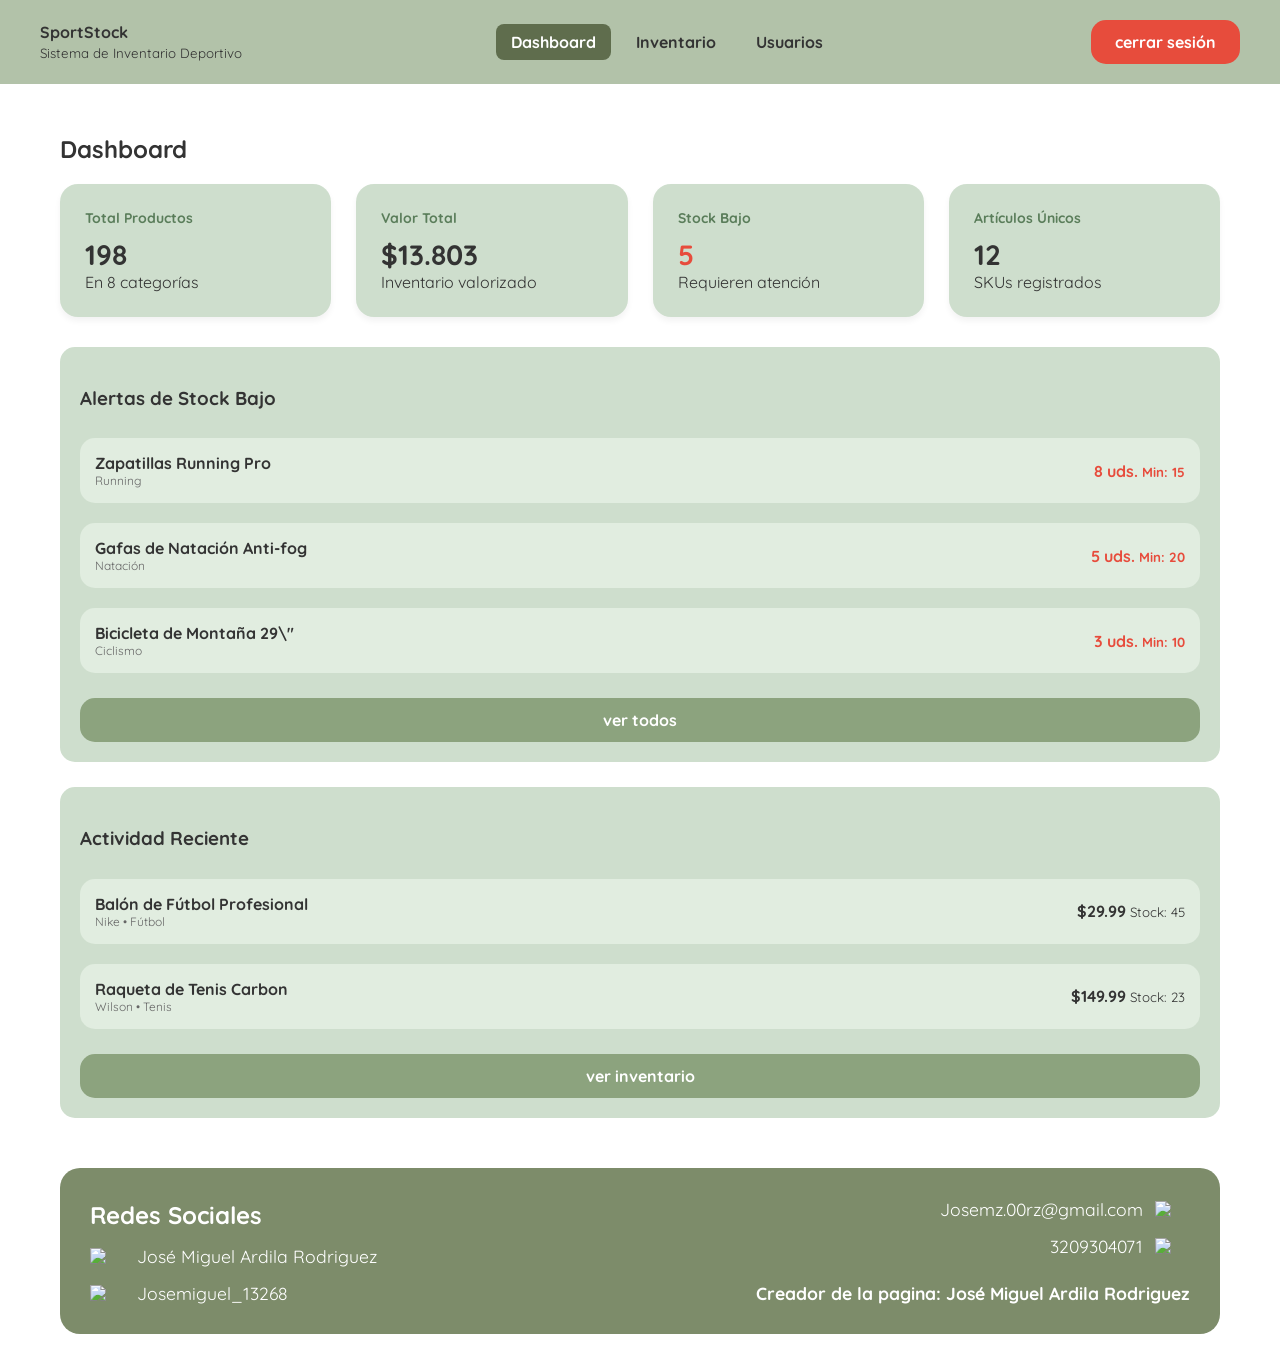
==== dashboard.html @ d4658751 "Add files via upload" ====
<!DOCTYPE html>
<html lang="es">
<head>
    <link rel="icon" href="logo.jpg" type="image/jpeg">
    <meta charset="UTF-8">
    <meta name="viewport" content="width=device-width, initial-scale=1.0">
    <title>SportStock - Panel de Control</title>
    <link rel="stylesheet" href="style.css">
    <link href="https://fonts.googleapis.com/css2?family=Quicksand:wght@400;700&display=swap" rel="stylesheet">

</head>
<body>

    <input type="radio" name="sections" id="t-dash" checked style="display:none;">
    <input type="radio" name="sections" id="t-inv" style="display:none;">
    <input type="radio" name="sections" id="t-usr" style="display:none;">

    <input type="checkbox" id="modal-product-toggle" style="display:none;">
    <input type="checkbox" id="modal-user-toggle" style="display:none;">

    <!-- MODAL PRODUCTO -->
    <div id="modalProduct" class="modal-overlay">
        <div class="modal-content">
            <h2 style="color: var(--dark-green)">Nuevo Producto</h2>
            <input type="text" placeholder="Nombre del producto">
            <input type="text" placeholder="Marca (Nike, Adidas, etc.)">
            <input type="number" placeholder="Precio ($)">
            <input type="number" placeholder="Cantidad">

            <select>
                <option>Fútbol</option>
                <option>Running</option>
                <option>Tenis</option>
                <option>Natación</option>
            </select>

            <div style="display:flex; gap:10px; margin-top:15px;">
                <button class="btn-action btn-add" style="flex:1">Guardar</button>
                <label for="modal-product-toggle" class="btn-action btn-del" style="flex:1">Cancelar</label>
            </div>
        </div>
    </div>

    <!-- MODAL USUARIO -->
    <div id="modalUser" class="modal-overlay">
        <div class="modal-content">
            <h2 style="color: var(--dark-green)">Registrar Usuario</h2>
            <input type="text" placeholder="Nombre completo">
            <input type="email" placeholder="usuario@ejemplo.com">

            <select>
                <option>Empleado</option>
                <option>Administrador</option>
            </select>

            <div style="display:flex; gap:10px; margin-top:15px;">
                <button class="btn-action btn-add" style="flex:1">Registrar</button>
                <label for="modal-user-toggle" class="btn-action btn-del" style="flex:1">Cancelar</label>
            </div>
        </div>
    </div>

    <nav>
        <div><strong>SportStock</strong><br><small>Sistema de Inventario Deportivo</small></div>
        <div class="nav-links">
            <label for="t-dash">Dashboard</label>
            <label for="t-inv">Inventario</label>
            <label for="t-usr">Usuarios</label>
        </div>
        <a href="index.html" class="btn-action btn-del" style="text-decoration:none; display:inline-block;">cerrar sesión</a>
    </nav>

    <div class="container">

        <!-- DASHBOARD COMPLETO RESTAURADO -->
        <div id="dash" class="tab-content">
            <h2>Dashboard</h2>

            <div class="stats-grid">
                <div class="stat-card"><h4>Total Productos</h4><strong>198</strong><span>En 8 categorías</span></div>
                <div class="stat-card"><h4>Valor Total</h4><strong>$13.803</strong><span>Inventario valorizado</span></div>
                <div class="stat-card"><h4>Stock Bajo</h4><strong style="color:var(--text-red)">5</strong><span>Requieren atención</span></div>
                <div class="stat-card"><h4>Artículos Únicos</h4><strong>12</strong><span>SKUs registrados</span></div>
            </div>

            <div class="list-section">
                <h3>Alertas de Stock Bajo</h3>
                <div class="list-item">
                    <div class="info"><strong>Zapatillas Running Pro</strong><span>Running</span></div>
                    <div style="color: var(--text-red); font-weight:bold;">8 uds. <small>Min: 15</small></div>
                </div>
                <div class="list-item">
                    <div class="info"><strong>Gafas de Natación Anti-fog</strong><span>Natación</span></div>
                    <div style="color: var(--text-red); font-weight:bold;">5 uds. <small>Min: 20</small></div>
                </div>
                <div class="list-item">
                    <div class="info"><strong>Bicicleta de Montaña 29\"</strong><span>Ciclismo</span></div>
                    <div style="color: var(--text-red); font-weight:bold;">3 uds. <small>Min: 10</small></div>
                </div>
                <label for="t-inv" class="btn-action btn-view-all" style="text-align:center; display:block;">ver todos</label>
            </div>

            <div class="list-section">
                <h3>Actividad Reciente</h3>
                <div class="list-item">
                    <div class="info"><strong>Balón de Fútbol Profesional</strong><span>Nike • Fútbol</span></div>
                    <div><strong>$29.99</strong> <small>Stock: 45</small></div>
                </div>
                <div class="list-item">
                    <div class="info"><strong>Raqueta de Tenis Carbon</strong><span>Wilson • Tenis</span></div>
                    <div><strong>$149.99</strong> <small>Stock: 23</small></div>
                </div>
                <label for="t-inv" class="btn-action btn-view-all" style="text-align:center; display:block;">ver inventario</label>
            </div>
        </div>

        <!-- INVENTARIO COMPLETO RESTAURADO -->
        <div id="inv" class="tab-content">
            <div style="display:flex; justify-content:space-between; align-items:center;">
                <h2>Inventario</h2>
                <label for="modal-product-toggle" class="btn-action btn-add">+ agrega producto</label>
            </div>

            <table>
                <thead>
                    <tr><th>Producto</th><th>Marca</th><th>Precio</th><th>Stock</th><th>Acción</th></tr>
                </thead>
                <tbody>
                    <tr><td>Balón de Fútbol</td><td>Nike</td><td>$29.99</td><td>45</td><td><button class="btn-del btn-action">Eliminar</button></td></tr>
                </tbody>
            </table>
        </div>

        <!-- USUARIOS COMPLETO RESTAURADO -->
        <div id="usr" class="tab-content">
            <div style="display:flex; justify-content:space-between; align-items:center;">
                <h2>Gestión de Usuarios</h2>
                <label for="modal-user-toggle" class="btn-action btn-add">+ agrega usuario</label>
            </div>

            <table>
                <thead><tr><th>Usuario</th><th>Correo</th><th>Rol</th><th>Acción</th></tr></thead>
                <tbody>
                    <tr><td>José Miguel Ardila</td><td>jose@mail.com</td><td>Admin</td><td>-</td></tr>
                </tbody>
            </table>
        </div>

        <!-- REDES SOCIALES RESTAURADAS -->
        <div style="background-color: #7d8c6a; color: white; padding: 30px; border-radius: 20px; margin-top: 50px; display: flex; justify-content: space-between; align-items: flex-end;">
            <div style="display: flex; flex-direction: column; gap: 15px;">
                <h3 style="margin: 0; font-size: 1.5rem;">Redes Sociales</h3>
                <div style="display: flex; align-items: center; gap: 12px;">
                    <img src="https://upload.wikimedia.org/wikipedia/commons/b/b8/2021_Facebook_icon.svg" width="35">
                    <span style="font-size: 1.1rem;">José Miguel Ardila Rodriguez</span>
                </div>
                <div style="display: flex; align-items: center; gap: 12px;">
                    <img src="https://upload.wikimedia.org/wikipedia/commons/9/95/Instagram_logo_2022.svg" width="35">
                    <span style="font-size: 1.1rem;">Josemiguel_13268</span>
                </div>
            </div>

            <div style="display: flex; flex-direction: column; gap: 15px; text-align: right;">
                <div style="display: flex; align-items: center; gap: 12px; justify-content: flex-end;">
                    <span style="font-size: 1.1rem;">Josemz.00rz@gmail.com</span>
                    <img src="https://upload.wikimedia.org/wikipedia/commons/7/7e/Gmail_icon_%282020%29.svg" width="35">
                </div>
                <div style="display: flex; align-items: center; gap: 12px; justify-content: flex-end;">
                    <span style="font-size: 1.1rem;">3209304071</span>
                    <img src="https://upload.wikimedia.org/wikipedia/commons/6/6b/WhatsApp.svg" width="35">
                </div>
                <p style="margin: 10px 0 0 0; font-weight: bold; font-size: 1.1rem;">Creador de la pagina: José Miguel Ardila Rodriguez</p>
            </div>
        </div>

    </div>

</body>
</html>
---- style.css ----
:root {
    --primary-green: #8ca37e;
    --light-green: #cedecd;
    --header-bg: #b2c2a9;
    --dark-green: #5a7d5a;
    --accent-orange: #f8c291;
    --search-bg: #c5bfa1;
    --white: #ffffff;
    --text-red: #e74c3c;
}

body { 
    font-family: 'Quicksand', sans-serif; 
    margin: 0; 
    background: var(--white); 
    color: #333; 
}

/* --- NAVEGACIÓN --- */
nav { 
    background: var(--header-bg); 
    padding: 20px 40px; 
    display: flex; 
    justify-content: space-between; 
    align-items: center; 
}

.nav-links {
    display: flex;
    gap: 10px;
}

/* Estilo para los botones/labels de navegación */
.nav-links button, .nav-links label { 
    background: transparent; 
    border: none; 
    padding: 12px 25px; 
    font-weight: bold; 
    cursor: pointer; 
    border-radius: 12px; 
    font-size: 16px; 
    transition: 0.3s;
    display: inline-block;
}

/* Estado activo para la navegación sin scripts */
#t-dash:checked ~ nav label[for="t-dash"],
#t-inv:checked ~ nav label[for="t-inv"],
#t-usr:checked ~ nav label[for="t-usr"] {
    background: var(--dark-green);
    color: white;
}

/* --- CONTENEDOR --- */
.container { padding: 30px 60px; }

/* --- GRID DE ESTADÍSTICAS --- */
.stats-grid { 
    display: grid; 
    grid-template-columns: repeat(4, 1fr); 
    gap: 25px; 
    margin-bottom: 30px; 
}

.stat-card { 
    background: var(--light-green); 
    padding: 25px; 
    border-radius: 18px; 
    box-shadow: 0 4px 6px rgba(0,0,0,0.05); 
}

.stat-card h4 { margin: 0; color: var(--dark-green); font-size: 14px; }
.stat-card strong { display: block; font-size: 28px; margin-top: 10px; }

/* --- SECCIONES DE LISTADO (DASHBOARD) --- */
.list-section {
    background: var(--light-green);
    border-radius: 15px;
    padding: 20px;
    margin-bottom: 25px;
    display: flex;          
    flex-direction: column; 
}

.list-item { 
    background: #e1ede0; 
    margin: 10px 0; 
    padding: 15px; 
    border-radius: 15px; 
    display: flex; 
    justify-content: space-between; 
    align-items: center; 
}

.list-item .info span { display: block; font-size: 12px; color: #666; }

/* --- BOTONES Y TABLAS --- */
.btn-action { 
    padding: 12px 24px; 
    border-radius: 15px; 
    border: none; 
    cursor: pointer; 
    font-weight: bold; 
    transition: 0.3s; 
}

.btn-add { background: var(--dark-green); color: white; }
.btn-del { background: var(--text-red); color: white; }

.btn-view-all {
    background: var(--primary-green);
    color: white;
    width: 100%; 
    margin-top: 15px;      
    box-sizing: border-box; /* Evita que el botón se salga del cuadro verde */
    display: block;        
    text-align: center;
    text-decoration: none;
}

table { width: 100%; border-collapse: separate; border-spacing: 0 8px; }
th { background: var(--accent-orange); padding: 15px; text-align: left; border-radius: 10px 10px 0 0; }
td { background: var(--light-green); padding: 15px; border-bottom: 1px solid white; }

/* --- MODALES --- */
.modal-overlay { 
    position: fixed; top: 0; left: 0; width: 100%; height: 100%; 
    background: rgba(0,0,0,0.5); display: none; 
    justify-content: center; align-items: center; z-index: 2000; 
}

.modal-content { 
    background: var(--white); border: 3px solid var(--primary-green); 
    padding: 30px; border-radius: 25px; width: 400px; text-align: center; 
}

.modal-content input, .modal-content select { 
    width: 100%; padding: 12px; margin: 8px 0; 
    border-radius: 12px; border: none; background: var(--light-green); 
    box-sizing: border-box;
}

/* --- RESPONSIVE (MÓVILES) --- */
@media (max-width: 768px) {
    nav {
        flex-direction: column;
        padding: 20px;
        gap: 20px;
        text-align: center;
    }

    .container { padding: 20px; }

    .stats-grid {
        grid-template-columns: repeat(2, 1fr); /* 2 columnas en tablets */
        gap: 15px;
    }
}

@media (max-width: 480px) {
    .stats-grid {
        grid-template-columns: 1fr; /* 1 columna en celulares */
    }

    .nav-links {
        flex-direction: column;
        width: 100%;
    }

    .nav-links label, .nav-links button {
        width: 100%;
        box-sizing: border-box;
    }
}

.tab-content { display: none; }
        
        #t-dash:checked ~ .container #dash,
        #t-inv:checked ~ .container #inv,
        #t-usr:checked ~ .container #usr { 
            display: block; 
        }

        .nav-links label {
            padding: 8px 15px;
            border-radius: 8px;
            cursor: pointer;
            transition: 0.3s;
            display: inline-block;
        }

        #t-dash:checked ~ nav label[for="t-dash"],
        #t-inv:checked ~ nav label[for="t-inv"],
        #t-usr:checked ~ nav label[for="t-usr"] {
            background-color: #5f6d4d;
            color: white;
        }

        .modal-overlay {
            display: none;
        }

        #modal-product-toggle:checked ~ #modalProduct {
            display: flex;
        }

        #modal-user-toggle:checked ~ #modalUser {
            display: flex;
        }
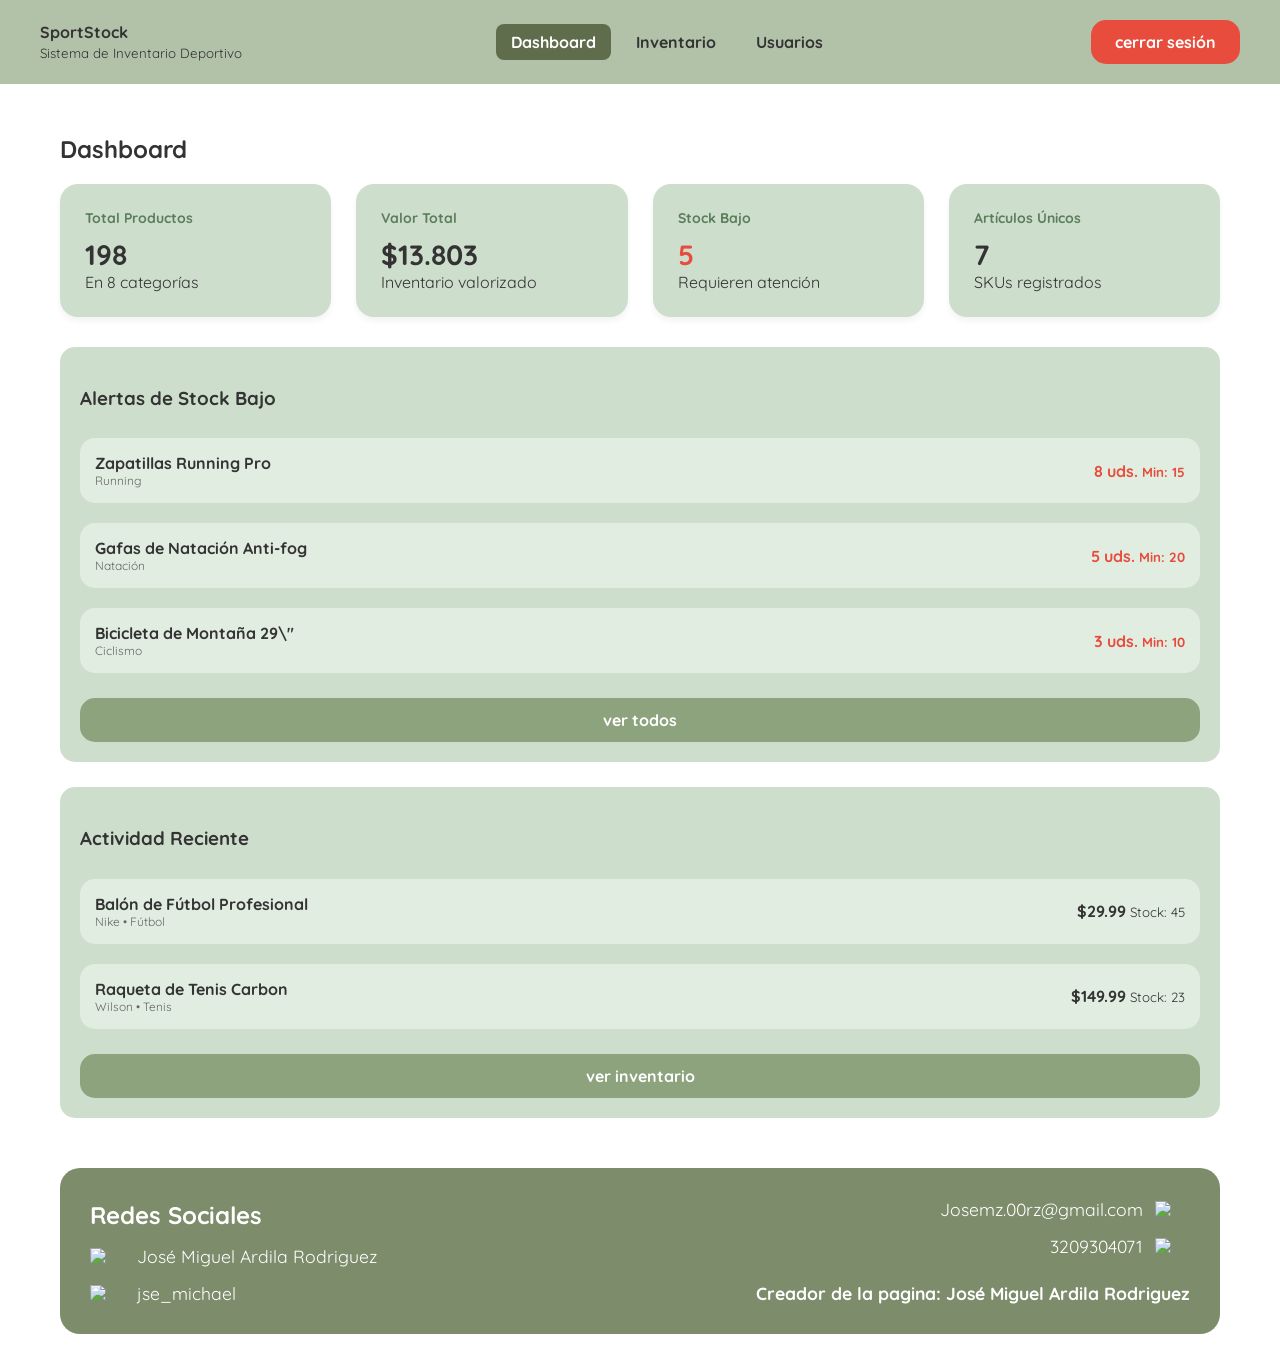
==== commit 435e70f9: "Add files via upload" ====
--- a/dashboard.html
+++ b/dashboard.html
@@ -29,7 +29,7 @@
 
             <select>
                 <option>Fútbol</option>
-                <option>Running</option>
+                <option>Running</option>zp
                 <option>Tenis</option>
                 <option>Natación</option>
             </select>
@@ -80,7 +80,7 @@
                 <div class="stat-card"><h4>Total Productos</h4><strong>198</strong><span>En 8 categorías</span></div>
                 <div class="stat-card"><h4>Valor Total</h4><strong>$13.803</strong><span>Inventario valorizado</span></div>
                 <div class="stat-card"><h4>Stock Bajo</h4><strong style="color:var(--text-red)">5</strong><span>Requieren atención</span></div>
-                <div class="stat-card"><h4>Artículos Únicos</h4><strong>12</strong><span>SKUs registrados</span></div>
+                <div class="stat-card"><h4>Artículos Únicos</h4><strong>7</strong><span>SKUs registrados</span></div>
             </div>
 
             <div class="list-section">
@@ -114,7 +114,7 @@
             </div>
         </div>
 
-        <!-- INVENTARIO COMPLETO RESTAURADO -->
+        <!-- INVENTARIO -->
         <div id="inv" class="tab-content">
             <div style="display:flex; justify-content:space-between; align-items:center;">
                 <h2>Inventario</h2>
@@ -131,7 +131,7 @@
             </table>
         </div>
 
-        <!-- USUARIOS COMPLETO RESTAURADO -->
+        <!-- USUARIOS  -->
         <div id="usr" class="tab-content">
             <div style="display:flex; justify-content:space-between; align-items:center;">
                 <h2>Gestión de Usuarios</h2>
@@ -141,7 +141,7 @@
             <table>
                 <thead><tr><th>Usuario</th><th>Correo</th><th>Rol</th><th>Acción</th></tr></thead>
                 <tbody>
-                    <tr><td>José Miguel Ardila</td><td>jose@mail.com</td><td>Admin</td><td>-</td></tr>
+                    <tr><td>José Miguel Ardila</td><td>jose@mail.com</td><td>Admin</td><td><button class="btn-del btn-action">Eliminar</button></td></tr>
                 </tbody>
             </table>
         </div>
@@ -150,20 +150,65 @@
         <div style="background-color: #7d8c6a; color: white; padding: 30px; border-radius: 20px; margin-top: 50px; display: flex; justify-content: space-between; align-items: flex-end;">
             <div style="display: flex; flex-direction: column; gap: 15px;">
                 <h3 style="margin: 0; font-size: 1.5rem;">Redes Sociales</h3>
+                 <a href="https://www.facebook.com/share/1Dm3gCLuyo/"
+                   target="_blank"
+                   style="display:flex;
+                   align-items:center;
+                   gap:12px;
+                   text-decoration:none;
+                   color:white;
+                   cursor:pointer !important;">
+
+                    <img src="https://upload.wikimedia.org/wikipedia/commons/b/b8/2021_Facebook_icon.svg"
+                      width="35"
+                      style="cursor:pointer !important;">
+
+                    <span style="font-size:1.1rem; cursor:pointer !important;">
+                       José Miguel Ardila Rodriguez
+                    </span>
+
+                </a>
+
                 <div style="display: flex; align-items: center; gap: 12px;">
-                    <img src="https://upload.wikimedia.org/wikipedia/commons/b/b8/2021_Facebook_icon.svg" width="35">
-                    <span style="font-size: 1.1rem;">José Miguel Ardila Rodriguez</span>
-                </div>
-                <div style="display: flex; align-items: center; gap: 12px;">
-                    <img src="https://upload.wikimedia.org/wikipedia/commons/9/95/Instagram_logo_2022.svg" width="35">
-                    <span style="font-size: 1.1rem;">Josemiguel_13268</span>
+                    <a href="https://www.instagram.com/jse_michael?igsh=MW4xb3FnMnZ1emt4Ng=="
+                        target="_blank"
+                        style="display:flex;
+                        align-items:center;
+                        gap:12px;
+                        text-decoration:none;
+                        color:white;
+                        cursor:pointer !important;">
+                          <img src="https://upload.wikimedia.org/wikipedia/commons/9/95/Instagram_logo_2022.svg"
+                          width="35"
+                          style="cursor:pointer !important;">
+                           <span style="font-size:1.1rem; cursor:pointer !important;">
+                           jse_michael
+                            </span>
+                    </a> 
                 </div>
             </div>
 
             <div style="display: flex; flex-direction: column; gap: 15px; text-align: right;">
                 <div style="display: flex; align-items: center; gap: 12px; justify-content: flex-end;">
-                    <span style="font-size: 1.1rem;">Josemz.00rz@gmail.com</span>
-                    <img src="https://upload.wikimedia.org/wikipedia/commons/7/7e/Gmail_icon_%282020%29.svg" width="35">
+                    <a href="https://mail.google.com/mail/?view=cm&fs=1&to=Josemz.00rz@gmail.com"
+                      target="_blank"
+                      style="display:flex;
+                      align-items:center;
+                      gap:12px;
+                      justify-content:flex-end;
+                      text-decoration:none;
+                      color:white;
+                      cursor:pointer !important;">
+                      
+                        <span style="font-size:1.1rem; cursor:pointer !important;">
+                           Josemz.00rz@gmail.com
+                        </span>
+
+                        <img src="https://upload.wikimedia.org/wikipedia/commons/7/7e/Gmail_icon_%282020%29.svg"
+                            width="35"
+                            style="cursor:pointer !important;">
+                    </a>
+                    
                 </div>
                 <div style="display: flex; align-items: center; gap: 12px; justify-content: flex-end;">
                     <span style="font-size: 1.1rem;">3209304071</span>
@@ -175,5 +220,35 @@
 
     </div>
 
+    <script>
+    // 1. Función para obtener productos de la API de Java
+    async function cargarProductos() {
+        try {
+            // Esta URL debe ser la que usas en IntelliJ (normalmente puerto 8080)
+            const respuesta = await fetch('http://localhost:8080/api/productos');
+            const productos = await respuesta.json();
+
+            const tabla = document.getElementById('tabla-inventario');
+            if(tabla) {
+                tabla.innerHTML = ""; // Limpiar tabla
+                productos.forEach(prod => {
+                    tabla.innerHTML += `
+                        <tr>
+                            <td>${prod.id}</td>
+                            <td>${prod.nombre}</td>
+                            <td>${prod.stock}</td>
+                        </tr>
+                    `;
+                });
+            }
+        } catch (error) {
+            console.error("No se pudo conectar con la API de Java:", error);
+        }
+    }
+
+    // Ejecutar la función cuando abra el dashboard
+    document.addEventListener("DOMContentLoaded", cargarProductos);
+</script>
+
 </body>
 </html>
--- a/style.css
+++ b/style.css
@@ -10,6 +10,8 @@
 }
 
 body { 
+ 
+    
     font-family: 'Quicksand', sans-serif; 
     margin: 0; 
     background: var(--white); 
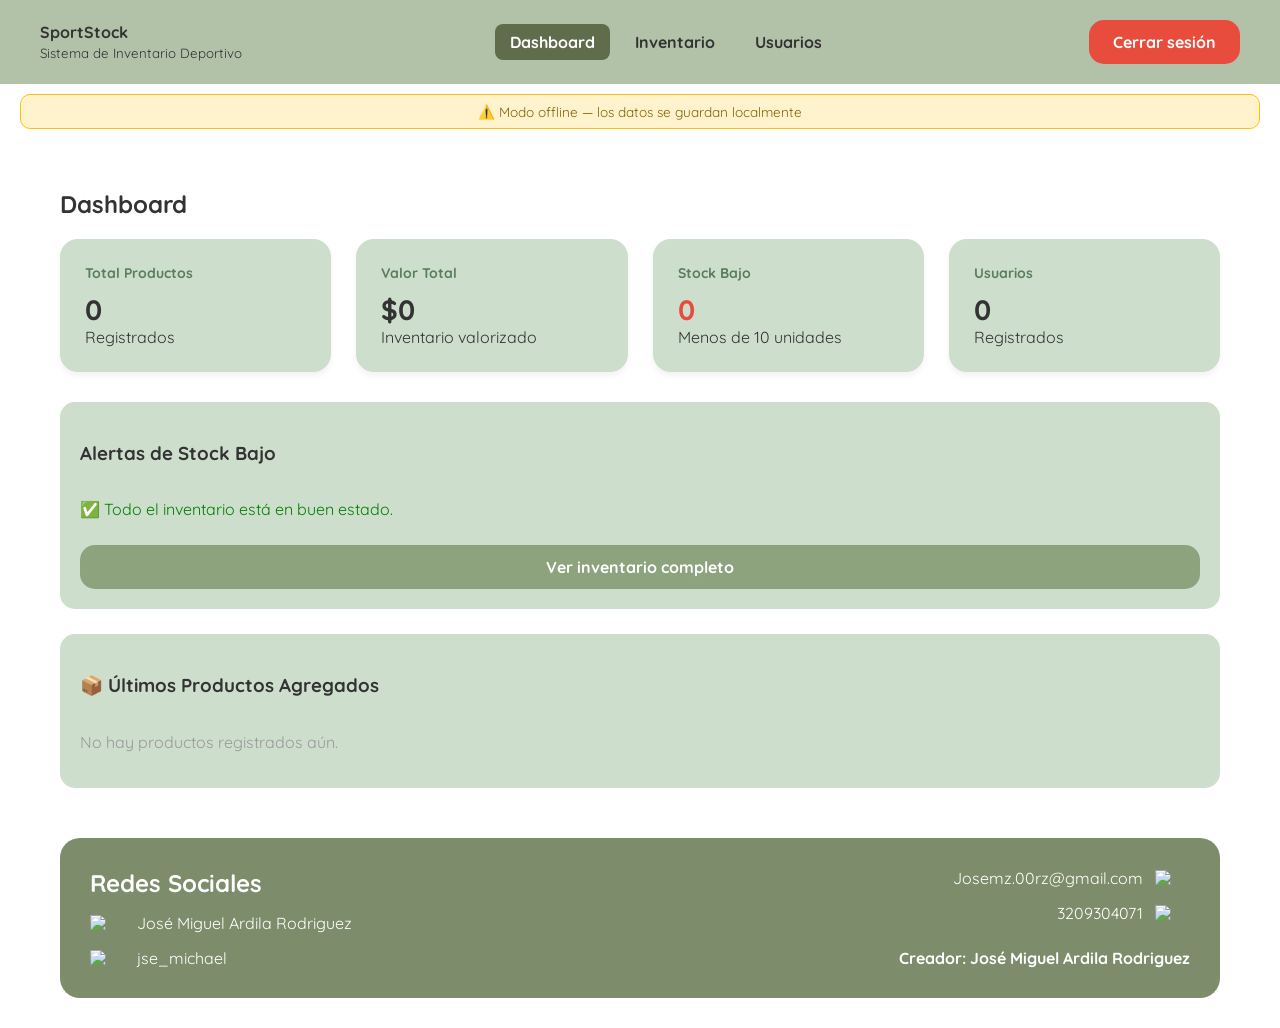
==== commit d3a70f8d: "Add files via upload" ====
--- a/dashboard.html
+++ b/dashboard.html
@@ -7,248 +7,237 @@
     <title>SportStock - Panel de Control</title>
     <link rel="stylesheet" href="style.css">
     <link href="https://fonts.googleapis.com/css2?family=Quicksand:wght@400;700&display=swap" rel="stylesheet">
-
+    <style>
+        .tab-content { display: none; }
+        #t-dash:checked ~ .container #dash,
+        #t-inv:checked  ~ .container #inv,
+        #t-usr:checked  ~ .container #usr { display: block; }
+
+        #t-dash:checked ~ nav label[for="t-dash"],
+        #t-inv:checked  ~ nav label[for="t-inv"],
+        #t-usr:checked  ~ nav label[for="t-usr"] {
+            background-color: #5f6d4d;
+            color: white;
+        }
+
+        .modal-overlay { display: none; }
+        #modal-product-toggle:checked ~ #modalProduct { display: flex; }
+        #modal-user-toggle:checked   ~ #modalUser    { display: flex; }
+
+        .modal-overlay {
+            position: fixed; top:0; left:0; width:100%; height:100%;
+            background: rgba(0,0,0,0.5);
+            justify-content: center; align-items: center; z-index: 2000;
+        }
+        .modal-content {
+            background: white; border: 3px solid var(--primary-green);
+            padding: 30px; border-radius: 25px; width: 400px; text-align: center;
+        }
+        .modal-content input, .modal-content select {
+            width: 100%; padding: 12px; margin: 8px 0;
+            border-radius: 12px; border: none; background: var(--light-green);
+            box-sizing: border-box; font-family: 'Quicksand', sans-serif;
+        }
+        .edit-btn { background: var(--dark-green); color: white; }
+
+        .modal-js {
+            display: none; position: fixed; top:0; left:0; width:100%; height:100%;
+            background: rgba(0,0,0,0.5);
+            justify-content: center; align-items: center; z-index: 3000;
+        }
+        .modal-js.abierto { display: flex; }
+
+        /* Banner de modo offline */
+        #api-banner {
+            display: none;
+            background: #fff3cd; color: #856404;
+            border: 1px solid #ffc107;
+            padding: 8px 16px; border-radius: 10px;
+            margin: 10px 20px; font-size: 0.85rem;
+            text-align: center;
+        }
+        #api-banner.show { display: block; }
+        #api-banner.conectado { background: #d4edda; color: #155724; border-color: #28a745; }
+    </style>
 </head>
 <body>
 
-    <input type="radio" name="sections" id="t-dash" checked style="display:none;">
-    <input type="radio" name="sections" id="t-inv" style="display:none;">
-    <input type="radio" name="sections" id="t-usr" style="display:none;">
-
-    <input type="checkbox" id="modal-product-toggle" style="display:none;">
-    <input type="checkbox" id="modal-user-toggle" style="display:none;">
-
-    <!-- MODAL PRODUCTO -->
-    <div id="modalProduct" class="modal-overlay">
-        <div class="modal-content">
-            <h2 style="color: var(--dark-green)">Nuevo Producto</h2>
-            <input type="text" placeholder="Nombre del producto">
-            <input type="text" placeholder="Marca (Nike, Adidas, etc.)">
-            <input type="number" placeholder="Precio ($)">
-            <input type="number" placeholder="Cantidad">
-
-            <select>
-                <option>Fútbol</option>
-                <option>Running</option>zp
-                <option>Tenis</option>
-                <option>Natación</option>
-            </select>
-
-            <div style="display:flex; gap:10px; margin-top:15px;">
-                <button class="btn-action btn-add" style="flex:1">Guardar</button>
-                <label for="modal-product-toggle" class="btn-action btn-del" style="flex:1">Cancelar</label>
+<input type="radio" name="sections" id="t-dash" checked style="display:none;">
+<input type="radio" name="sections" id="t-inv"  style="display:none;">
+<input type="radio" name="sections" id="t-usr"  style="display:none;">
+<input type="checkbox" id="modal-product-toggle" style="display:none;">
+<input type="checkbox" id="modal-user-toggle"    style="display:none;">
+
+<!-- MODAL NUEVO PRODUCTO -->
+<div id="modalProduct" class="modal-overlay">
+    <div class="modal-content">
+        <h2 style="color:var(--dark-green)">Nuevo Producto</h2>
+        <input id="np-nombre"  type="text"   placeholder="Nombre del producto">
+        <input id="np-marca"   type="text"   placeholder="Marca (Nike, Adidas…)">
+        <input id="np-precio"  type="number" placeholder="Precio ($)" min="0" step="0.01">
+        <input id="np-stock"   type="number" placeholder="Cantidad" min="0">
+        <select id="np-cat">
+            <option>Fútbol</option><option>Running</option>
+            <option>Tenis</option><option>Natación</option>
+            <option>Ciclismo</option><option>Boxeo</option>
+        </select>
+        <div style="display:flex;gap:10px;margin-top:15px;">
+            <button class="btn-action btn-add" style="flex:1" onclick="crearProducto()">Guardar</button>
+            <label  for="modal-product-toggle" class="btn-action btn-del" style="flex:1;cursor:pointer;">Cancelar</label>
+        </div>
+    </div>
+</div>
+
+<!-- MODAL NUEVO USUARIO -->
+<div id="modalUser" class="modal-overlay">
+    <div class="modal-content">
+        <h2 style="color:var(--dark-green)">Registrar Usuario</h2>
+        <input id="nu-nombre" type="text"   placeholder="Nombre completo">
+        <input id="nu-correo" type="email"  placeholder="usuario@ejemplo.com">
+        <input id="nu-edad"   type="number" placeholder="Edad" min="1" max="120">
+        <select id="nu-rol">
+            <option>Empleado</option><option>Administrador</option>
+        </select>
+        <div style="display:flex;gap:10px;margin-top:15px;">
+            <button class="btn-action btn-add" style="flex:1" onclick="crearUsuario()">Registrar</button>
+            <label  for="modal-user-toggle" class="btn-action btn-del" style="flex:1;cursor:pointer;">Cancelar</label>
+        </div>
+    </div>
+</div>
+
+<!-- MODAL EDITAR PRODUCTO -->
+<div id="modal-edit-prod" class="modal-js">
+    <div class="modal-content">
+        <h2 style="color:var(--dark-green)">Editar Producto</h2>
+        <input id="ep-nombre" type="text"   placeholder="Nombre">
+        <input id="ep-marca"  type="text"   placeholder="Marca">
+        <input id="ep-precio" type="number" placeholder="Precio ($)" min="0" step="0.01">
+        <input id="ep-stock"  type="number" placeholder="Stock" min="0">
+        <select id="ep-cat">
+            <option>Fútbol</option><option>Running</option>
+            <option>Tenis</option><option>Natación</option>
+            <option>Ciclismo</option><option>Boxeo</option>
+        </select>
+        <div style="display:flex;gap:10px;margin-top:15px;">
+            <button class="btn-action btn-add" style="flex:1" onclick="guardarProducto()">Guardar</button>
+            <button class="btn-action btn-del" style="flex:1" onclick="cerrarModal('modal-edit-prod')">Cancelar</button>
+        </div>
+    </div>
+</div>
+
+<!-- MODAL EDITAR USUARIO -->
+<div id="modal-edit-usr" class="modal-js">
+    <div class="modal-content">
+        <h2 style="color:var(--dark-green)">Editar Usuario</h2>
+        <input id="eu-nombre" type="text"   placeholder="Nombre completo">
+        <input id="eu-correo" type="email"  placeholder="correo@ejemplo.com">
+        <input id="eu-edad"   type="number" placeholder="Edad" min="1" max="120">
+        <select id="eu-rol">
+            <option>Empleado</option><option>Administrador</option>
+        </select>
+        <div style="display:flex;gap:10px;margin-top:15px;">
+            <button class="btn-action btn-add" style="flex:1" onclick="guardarUsuario()">Guardar</button>
+            <button class="btn-action btn-del" style="flex:1" onclick="cerrarModal('modal-edit-usr')">Cancelar</button>
+        </div>
+    </div>
+</div>
+
+<!-- NAV -->
+<nav>
+    <div><strong>SportStock</strong><br><small>Sistema de Inventario Deportivo</small></div>
+    <div class="nav-links">
+        <label for="t-dash" onclick="renderDashboard()">Dashboard</label>
+        <label for="t-inv"  onclick="renderInventario()">Inventario</label>
+        <label for="t-usr"  onclick="renderUsuarios()">Usuarios</label>
+    </div>
+    <a href="index.html" class="btn-action btn-del" style="text-decoration:none;">Cerrar sesión</a>
+</nav>
+
+<!-- Banner de estado de API -->
+<div id="api-banner"></div>
+
+<div class="container">
+
+    <!-- DASHBOARD -->
+    <div id="dash" class="tab-content">
+        <h2>Dashboard</h2>
+        <div class="stats-grid">
+            <div class="stat-card"><h4>Total Productos</h4><strong id="st-prod">0</strong><span>Registrados</span></div>
+            <div class="stat-card"><h4>Valor Total</h4><strong id="st-valor">$0</strong><span>Inventario valorizado</span></div>
+            <div class="stat-card"><h4>Stock Bajo</h4><strong id="st-bajo" style="color:var(--text-red)">0</strong><span>Menos de 10 unidades</span></div>
+            <div class="stat-card"><h4>Usuarios</h4><strong id="st-usr">0</strong><span>Registrados</span></div>
+        </div>
+
+        <div class="list-section">
+            <h3> Alertas de Stock Bajo</h3>
+            <div id="dash-alertas"></div>
+            <label for="t-inv" class="btn-action btn-view-all"
+                   style="display:block;text-align:center;margin-top:10px;"
+                   onclick="renderInventario()">Ver inventario completo</label>
+        </div>
+
+        <div class="list-section">
+            <h3>📦 Últimos Productos Agregados</h3>
+            <div id="dash-ultimos"></div>
+        </div>
+    </div>
+
+    <!-- INVENTARIO -->
+    <div id="inv" class="tab-content">
+        <div style="display:flex;justify-content:space-between;align-items:center;margin-bottom:20px;">
+            <h2>Inventario</h2>
+            <label for="modal-product-toggle" class="btn-action btn-add">+ Agregar producto</label>
+        </div>
+        <table>
+            <thead>
+                <tr><th>ID</th><th>Producto</th><th>Marca</th><th>Precio</th><th>Stock</th><th>Categoría</th><th>Acciones</th></tr>
+            </thead>
+            <tbody id="tabla-inventario"></tbody>
+        </table>
+    </div>
+
+    <!-- USUARIOS -->
+    <div id="usr" class="tab-content">
+        <div style="display:flex;justify-content:space-between;align-items:center;margin-bottom:20px;">
+            <h2>Gestión de Usuarios</h2>
+            <label for="modal-user-toggle" class="btn-action btn-add">+ Agregar usuario</label>
+        </div>
+        <table>
+            <thead>
+                <tr><th>ID</th><th>Nombre</th><th>Correo</th><th>Edad</th><th>Rol</th><th>Estado</th><th>Fecha Registro</th><th>Último Login</th><th>Acciones</th></tr>
+            </thead>
+            <tbody id="tabla-usuarios"></tbody>
+        </table>
+    </div>
+
+    <!-- PIE -->
+    <div style="background:#7d8c6a;color:white;padding:30px;border-radius:20px;margin-top:50px;display:flex;justify-content:space-between;align-items:flex-end;">
+        <div style="display:flex;flex-direction:column;gap:15px;">
+            <h3 style="margin:0;font-size:1.5rem;">Redes Sociales</h3>
+            <a href="https://www.facebook.com/share/1Dm3gCLuyo/" target="_blank" style="display:flex;align-items:center;gap:12px;text-decoration:none;color:white;">
+                <img src="https://upload.wikimedia.org/wikipedia/commons/b/b8/2021_Facebook_icon.svg" width="35">
+                <span>José Miguel Ardila Rodriguez</span>
+            </a>
+            <a href="https://www.instagram.com/jse_michael" target="_blank" style="display:flex;align-items:center;gap:12px;text-decoration:none;color:white;">
+                <img src="https://upload.wikimedia.org/wikipedia/commons/9/95/Instagram_logo_2022.svg" width="35">
+                <span>jse_michael</span>
+            </a>
+        </div>
+        <div style="display:flex;flex-direction:column;gap:15px;text-align:right;">
+            <a href="https://mail.google.com/mail/?view=cm&to=Josemz.00rz@gmail.com" target="_blank" style="display:flex;align-items:center;gap:12px;justify-content:flex-end;text-decoration:none;color:white;">
+                <span>Josemz.00rz@gmail.com</span>
+                <img src="https://upload.wikimedia.org/wikipedia/commons/7/7e/Gmail_icon_%282020%29.svg" width="35">
+            </a>
+            <div style="display:flex;align-items:center;gap:12px;justify-content:flex-end;">
+                <span>3209304071</span>
+                <img src="https://upload.wikimedia.org/wikipedia/commons/6/6b/WhatsApp.svg" width="35">
             </div>
-        </div>
-    </div>
-
-    <!-- MODAL USUARIO -->
-    <div id="modalUser" class="modal-overlay">
-        <div class="modal-content">
-            <h2 style="color: var(--dark-green)">Registrar Usuario</h2>
-            <input type="text" placeholder="Nombre completo">
-            <input type="email" placeholder="usuario@ejemplo.com">
-
-            <select>
-                <option>Empleado</option>
-                <option>Administrador</option>
-            </select>
-
-            <div style="display:flex; gap:10px; margin-top:15px;">
-                <button class="btn-action btn-add" style="flex:1">Registrar</button>
-                <label for="modal-user-toggle" class="btn-action btn-del" style="flex:1">Cancelar</label>
-            </div>
-        </div>
-    </div>
-
-    <nav>
-        <div><strong>SportStock</strong><br><small>Sistema de Inventario Deportivo</small></div>
-        <div class="nav-links">
-            <label for="t-dash">Dashboard</label>
-            <label for="t-inv">Inventario</label>
-            <label for="t-usr">Usuarios</label>
-        </div>
-        <a href="index.html" class="btn-action btn-del" style="text-decoration:none; display:inline-block;">cerrar sesión</a>
-    </nav>
-
-    <div class="container">
-
-        <!-- DASHBOARD COMPLETO RESTAURADO -->
-        <div id="dash" class="tab-content">
-            <h2>Dashboard</h2>
-
-            <div class="stats-grid">
-                <div class="stat-card"><h4>Total Productos</h4><strong>198</strong><span>En 8 categorías</span></div>
-                <div class="stat-card"><h4>Valor Total</h4><strong>$13.803</strong><span>Inventario valorizado</span></div>
-                <div class="stat-card"><h4>Stock Bajo</h4><strong style="color:var(--text-red)">5</strong><span>Requieren atención</span></div>
-                <div class="stat-card"><h4>Artículos Únicos</h4><strong>7</strong><span>SKUs registrados</span></div>
-            </div>
-
-            <div class="list-section">
-                <h3>Alertas de Stock Bajo</h3>
-                <div class="list-item">
-                    <div class="info"><strong>Zapatillas Running Pro</strong><span>Running</span></div>
-                    <div style="color: var(--text-red); font-weight:bold;">8 uds. <small>Min: 15</small></div>
-                </div>
-                <div class="list-item">
-                    <div class="info"><strong>Gafas de Natación Anti-fog</strong><span>Natación</span></div>
-                    <div style="color: var(--text-red); font-weight:bold;">5 uds. <small>Min: 20</small></div>
-                </div>
-                <div class="list-item">
-                    <div class="info"><strong>Bicicleta de Montaña 29\"</strong><span>Ciclismo</span></div>
-                    <div style="color: var(--text-red); font-weight:bold;">3 uds. <small>Min: 10</small></div>
-                </div>
-                <label for="t-inv" class="btn-action btn-view-all" style="text-align:center; display:block;">ver todos</label>
-            </div>
-
-            <div class="list-section">
-                <h3>Actividad Reciente</h3>
-                <div class="list-item">
-                    <div class="info"><strong>Balón de Fútbol Profesional</strong><span>Nike • Fútbol</span></div>
-                    <div><strong>$29.99</strong> <small>Stock: 45</small></div>
-                </div>
-                <div class="list-item">
-                    <div class="info"><strong>Raqueta de Tenis Carbon</strong><span>Wilson • Tenis</span></div>
-                    <div><strong>$149.99</strong> <small>Stock: 23</small></div>
-                </div>
-                <label for="t-inv" class="btn-action btn-view-all" style="text-align:center; display:block;">ver inventario</label>
-            </div>
-        </div>
-
-        <!-- INVENTARIO -->
-        <div id="inv" class="tab-content">
-            <div style="display:flex; justify-content:space-between; align-items:center;">
-                <h2>Inventario</h2>
-                <label for="modal-product-toggle" class="btn-action btn-add">+ agrega producto</label>
-            </div>
-
-            <table>
-                <thead>
-                    <tr><th>Producto</th><th>Marca</th><th>Precio</th><th>Stock</th><th>Acción</th></tr>
-                </thead>
-                <tbody>
-                    <tr><td>Balón de Fútbol</td><td>Nike</td><td>$29.99</td><td>45</td><td><button class="btn-del btn-action">Eliminar</button></td></tr>
-                </tbody>
-            </table>
-        </div>
-
-        <!-- USUARIOS  -->
-        <div id="usr" class="tab-content">
-            <div style="display:flex; justify-content:space-between; align-items:center;">
-                <h2>Gestión de Usuarios</h2>
-                <label for="modal-user-toggle" class="btn-action btn-add">+ agrega usuario</label>
-            </div>
-
-            <table>
-                <thead><tr><th>Usuario</th><th>Correo</th><th>Rol</th><th>Acción</th></tr></thead>
-                <tbody>
-                    <tr><td>José Miguel Ardila</td><td>jose@mail.com</td><td>Admin</td><td><button class="btn-del btn-action">Eliminar</button></td></tr>
-                </tbody>
-            </table>
-        </div>
-
-        <!-- REDES SOCIALES RESTAURADAS -->
-        <div style="background-color: #7d8c6a; color: white; padding: 30px; border-radius: 20px; margin-top: 50px; display: flex; justify-content: space-between; align-items: flex-end;">
-            <div style="display: flex; flex-direction: column; gap: 15px;">
-                <h3 style="margin: 0; font-size: 1.5rem;">Redes Sociales</h3>
-                 <a href="https://www.facebook.com/share/1Dm3gCLuyo/"
-                   target="_blank"
-                   style="display:flex;
-                   align-items:center;
-                   gap:12px;
-                   text-decoration:none;
-                   color:white;
-                   cursor:pointer !important;">
-
-                    <img src="https://upload.wikimedia.org/wikipedia/commons/b/b8/2021_Facebook_icon.svg"
-                      width="35"
-                      style="cursor:pointer !important;">
-
-                    <span style="font-size:1.1rem; cursor:pointer !important;">
-                       José Miguel Ardila Rodriguez
-                    </span>
-
-                </a>
-
-                <div style="display: flex; align-items: center; gap: 12px;">
-                    <a href="https://www.instagram.com/jse_michael?igsh=MW4xb3FnMnZ1emt4Ng=="
-                        target="_blank"
-                        style="display:flex;
-                        align-items:center;
-                        gap:12px;
-                        text-decoration:none;
-                        color:white;
-                        cursor:pointer !important;">
-                          <img src="https://upload.wikimedia.org/wikipedia/commons/9/95/Instagram_logo_2022.svg"
-                          width="35"
-                          style="cursor:pointer !important;">
-                           <span style="font-size:1.1rem; cursor:pointer !important;">
-                           jse_michael
-                            </span>
-                    </a> 
-                </div>
-            </div>
-
-            <div style="display: flex; flex-direction: column; gap: 15px; text-align: right;">
-                <div style="display: flex; align-items: center; gap: 12px; justify-content: flex-end;">
-                    <a href="https://mail.google.com/mail/?view=cm&fs=1&to=Josemz.00rz@gmail.com"
-                      target="_blank"
-                      style="display:flex;
-                      align-items:center;
-                      gap:12px;
-                      justify-content:flex-end;
-                      text-decoration:none;
-                      color:white;
-                      cursor:pointer !important;">
-                      
-                        <span style="font-size:1.1rem; cursor:pointer !important;">
-                           Josemz.00rz@gmail.com
-                        </span>
-
-                        <img src="https://upload.wikimedia.org/wikipedia/commons/7/7e/Gmail_icon_%282020%29.svg"
-                            width="35"
-                            style="cursor:pointer !important;">
-                    </a>
-                    
-                </div>
-                <div style="display: flex; align-items: center; gap: 12px; justify-content: flex-end;">
-                    <span style="font-size: 1.1rem;">3209304071</span>
-                    <img src="https://upload.wikimedia.org/wikipedia/commons/6/6b/WhatsApp.svg" width="35">
-                </div>
-                <p style="margin: 10px 0 0 0; font-weight: bold; font-size: 1.1rem;">Creador de la pagina: José Miguel Ardila Rodriguez</p>
-            </div>
-        </div>
-
-    </div>
-
-    <script>
-    // 1. Función para obtener productos de la API de Java
-    async function cargarProductos() {
-        try {
-            // Esta URL debe ser la que usas en IntelliJ (normalmente puerto 8080)
-            const respuesta = await fetch('http://localhost:8080/api/productos');
-            const productos = await respuesta.json();
-
-            const tabla = document.getElementById('tabla-inventario');
-            if(tabla) {
-                tabla.innerHTML = ""; // Limpiar tabla
-                productos.forEach(prod => {
-                    tabla.innerHTML += `
-                        <tr>
-                            <td>${prod.id}</td>
-                            <td>${prod.nombre}</td>
-                            <td>${prod.stock}</td>
-                        </tr>
-                    `;
-                });
-            }
-        } catch (error) {
-            console.error("No se pudo conectar con la API de Java:", error);
-        }
-    }
-
-    // Ejecutar la función cuando abra el dashboard
-    document.addEventListener("DOMContentLoaded", cargarProductos);
-</script>
-
+            <p style="margin:10px 0 0;font-weight:bold;">Creador: José Miguel Ardila Rodriguez</p>
+        </div>
+    </div>
+
+</div>
+
+<script src="script.js"></script>
 </body>
 </html>
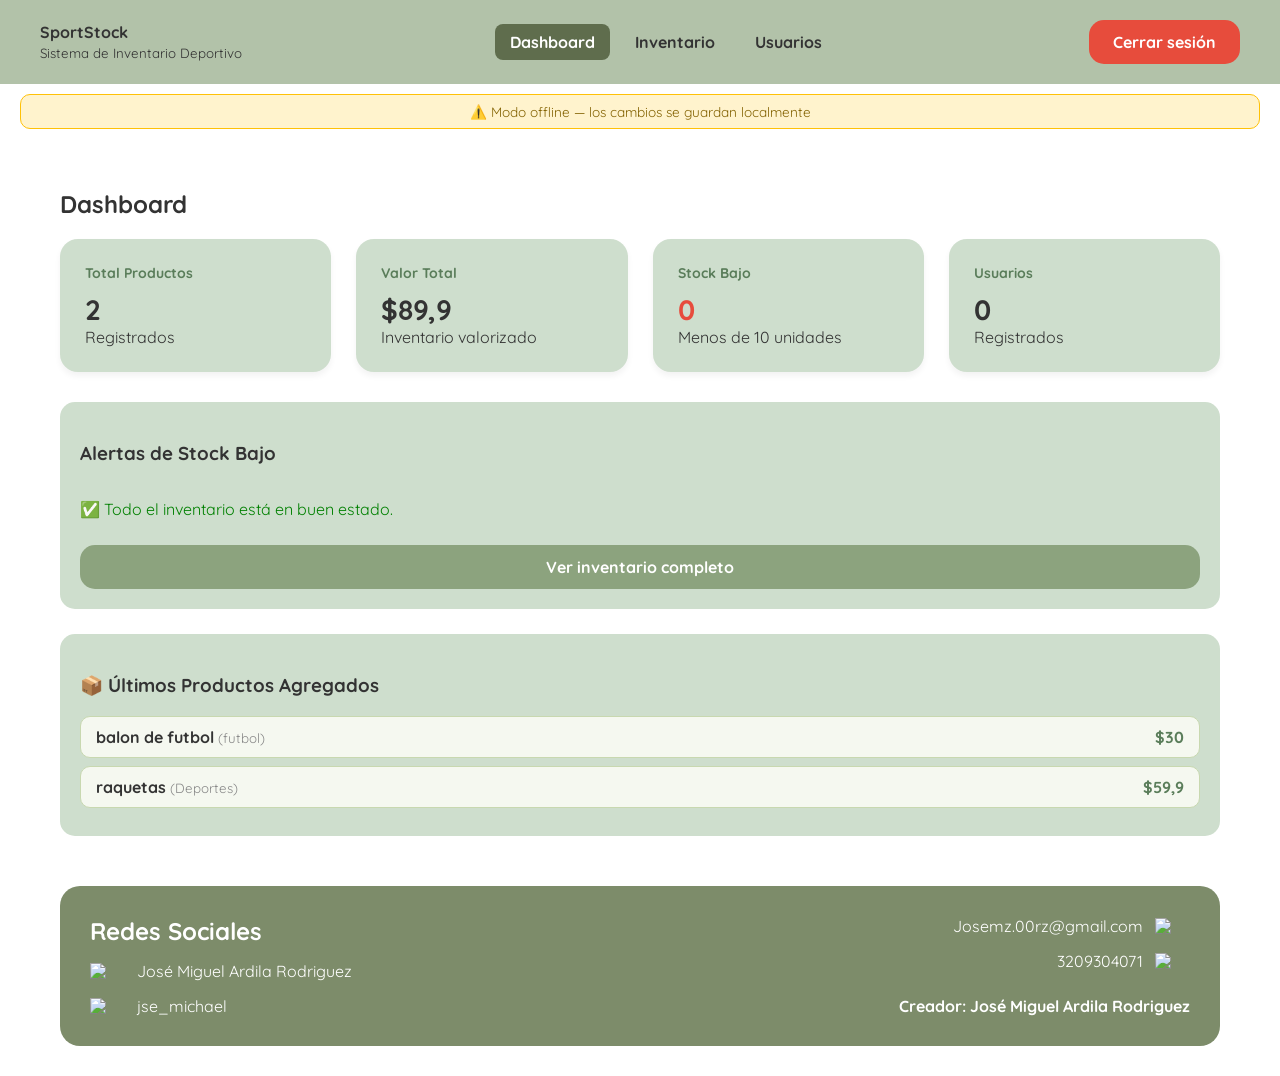
==== commit 70bffd3b: "Add files via upload" ====
--- a/dashboard.html
+++ b/dashboard.html
@@ -81,6 +81,7 @@
             <option>Tenis</option><option>Natación</option>
             <option>Ciclismo</option><option>Boxeo</option>
         </select>
+        <input id="np-ubicacion" type="text" placeholder="Ubicación (ej: Pasillo A, Estante 1)">
         <div style="display:flex;gap:10px;margin-top:15px;">
             <button class="btn-action btn-add" style="flex:1" onclick="crearProducto()">Guardar</button>
             <label  for="modal-product-toggle" class="btn-action btn-del" style="flex:1;cursor:pointer;">Cancelar</label>
@@ -118,6 +119,7 @@
             <option>Tenis</option><option>Natación</option>
             <option>Ciclismo</option><option>Boxeo</option>
         </select>
+        <input id="ep-ubicacion" type="text" placeholder="Ubicación (ej: Pasillo A, Estante 1)">
         <div style="display:flex;gap:10px;margin-top:15px;">
             <button class="btn-action btn-add" style="flex:1" onclick="guardarProducto()">Guardar</button>
             <button class="btn-action btn-del" style="flex:1" onclick="cerrarModal('modal-edit-prod')">Cancelar</button>
@@ -190,7 +192,7 @@
         </div>
         <table>
             <thead>
-                <tr><th>ID</th><th>Producto</th><th>Marca</th><th>Precio</th><th>Stock</th><th>Categoría</th><th>Acciones</th></tr>
+                <tr><th>ID</th><th>Producto</th><th>Marca</th><th>Precio</th><th>Stock</th><th>Categoría</th><th>Ubicación</th><th>Acciones</th></tr>
             </thead>
             <tbody id="tabla-inventario"></tbody>
         </table>
@@ -240,4 +242,4 @@
 
 <script src="script.js"></script>
 </body>
-</html>
+</html>
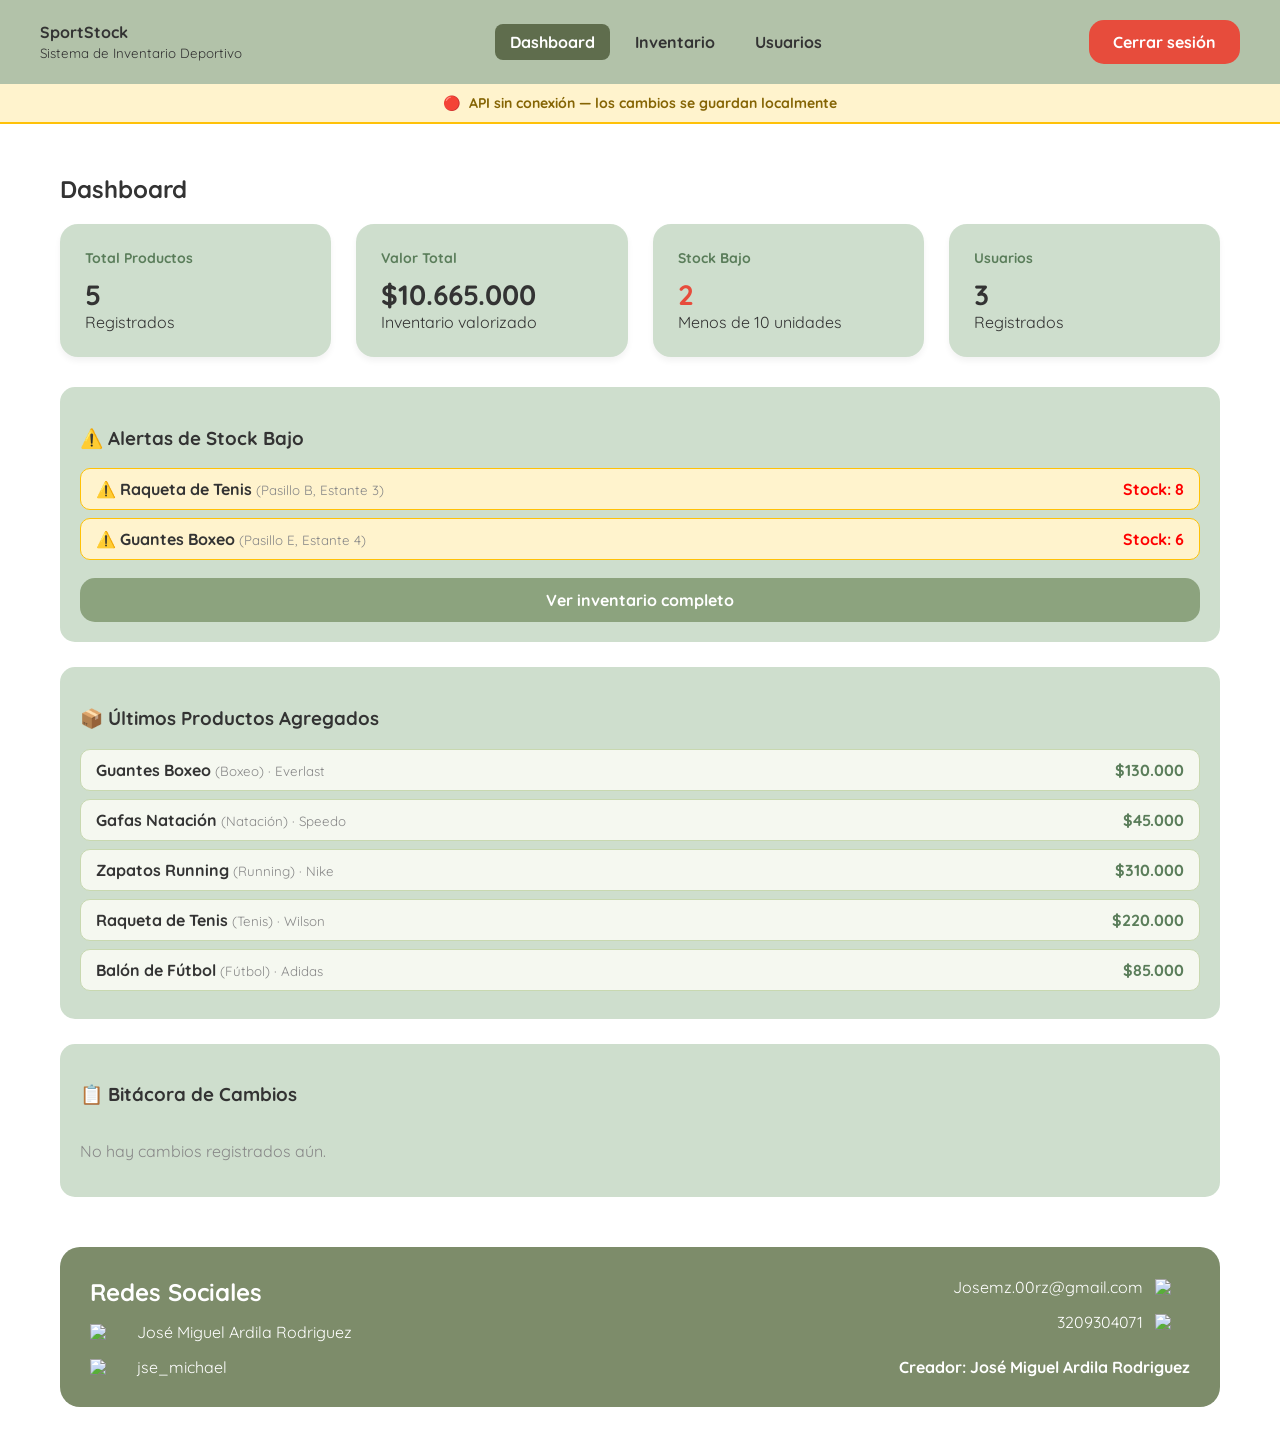
==== commit e6ddc304: "Add files via upload" ====
--- a/dashboard.html
+++ b/dashboard.html
@@ -8,143 +8,211 @@
     <link rel="stylesheet" href="style.css">
     <link href="https://fonts.googleapis.com/css2?family=Quicksand:wght@400;700&display=swap" rel="stylesheet">
     <style>
+        /* ── Tabs ── */
         .tab-content { display: none; }
         #t-dash:checked ~ .container #dash,
         #t-inv:checked  ~ .container #inv,
         #t-usr:checked  ~ .container #usr { display: block; }
-
         #t-dash:checked ~ nav label[for="t-dash"],
         #t-inv:checked  ~ nav label[for="t-inv"],
-        #t-usr:checked  ~ nav label[for="t-usr"] {
-            background-color: #5f6d4d;
-            color: white;
-        }
-
+        #t-usr:checked  ~ nav label[for="t-usr"] { background-color:#5f6d4d; color:white; }
+
+        /* ── Modales CSS (radio/checkbox) ── */
         .modal-overlay { display: none; }
         #modal-product-toggle:checked ~ #modalProduct { display: flex; }
         #modal-user-toggle:checked   ~ #modalUser    { display: flex; }
-
         .modal-overlay {
-            position: fixed; top:0; left:0; width:100%; height:100%;
-            background: rgba(0,0,0,0.5);
-            justify-content: center; align-items: center; z-index: 2000;
-        }
+            position:fixed; top:0; left:0; width:100%; height:100%;
+            background:rgba(0,0,0,0.5);
+            justify-content:center; align-items:center; z-index:2000;
+        }
+
+        /* ── Modales JS ── */
+        .modal-js { display:none; position:fixed; top:0; left:0; width:100%; height:100%;
+            background:rgba(0,0,0,0.5); justify-content:center; align-items:center; z-index:3000; }
+        .modal-js.abierto { display:flex; }
+
+        /* ── Contenido modal ── */
         .modal-content {
-            background: white; border: 3px solid var(--primary-green);
-            padding: 30px; border-radius: 25px; width: 400px; text-align: center;
+            background:white; border:3px solid var(--primary-green);
+            padding:30px; border-radius:25px; width:430px;
+            text-align:center; max-height:90vh; overflow-y:auto;
         }
         .modal-content input, .modal-content select {
-            width: 100%; padding: 12px; margin: 8px 0;
-            border-radius: 12px; border: none; background: var(--light-green);
-            box-sizing: border-box; font-family: 'Quicksand', sans-serif;
-        }
-        .edit-btn { background: var(--dark-green); color: white; }
-
-        .modal-js {
-            display: none; position: fixed; top:0; left:0; width:100%; height:100%;
-            background: rgba(0,0,0,0.5);
-            justify-content: center; align-items: center; z-index: 3000;
-        }
-        .modal-js.abierto { display: flex; }
-
-        /* Banner de modo offline */
+            width:100%; padding:12px; margin:5px 0 10px;
+            border-radius:12px; border:none; background:var(--light-green);
+            box-sizing:border-box; font-family:'Quicksand',sans-serif; font-size:.95rem;
+        }
+        .modal-label {
+            display:block; text-align:left; font-size:.78rem;
+            font-weight:bold; color:var(--dark-green); margin:6px 0 2px 4px;
+        }
+        .edit-btn { background:var(--dark-green); color:white; }
+
+        /* ── Banner API ── */
         #api-banner {
-            display: none;
-            background: #fff3cd; color: #856404;
-            border: 1px solid #ffc107;
-            padding: 8px 16px; border-radius: 10px;
-            margin: 10px 20px; font-size: 0.85rem;
-            text-align: center;
-        }
-        #api-banner.show { display: block; }
-        #api-banner.conectado { background: #d4edda; color: #155724; border-color: #28a745; }
+            display:none;
+            padding:10px 20px;
+            font-size:.88rem; text-align:center;
+            font-family:Quicksand; font-weight:bold;
+            border-bottom: 2px solid transparent;
+            transition: background .4s, color .4s, border-color .4s;
+        }
+        #api-banner.show {
+            display:block;
+            background:#fff3cd; color:#856404;
+            border-color:#ffc107;
+        }
+        #api-banner.show.conectado {
+            background:#d1f0da; color:#1a6630;
+            border-color:#28a745;
+        }
     </style>
 </head>
 <body>
 
-<input type="radio" name="sections" id="t-dash" checked style="display:none;">
-<input type="radio" name="sections" id="t-inv"  style="display:none;">
-<input type="radio" name="sections" id="t-usr"  style="display:none;">
-<input type="checkbox" id="modal-product-toggle" style="display:none;">
-<input type="checkbox" id="modal-user-toggle"    style="display:none;">
-
-<!-- MODAL NUEVO PRODUCTO -->
+<!-- ── Inputs de navegación ── -->
+<input type="radio"    name="sections" id="t-dash" checked style="display:none;">
+<input type="radio"    name="sections" id="t-inv"          style="display:none;">
+<input type="radio"    name="sections" id="t-usr"          style="display:none;">
+<input type="checkbox" id="modal-product-toggle"           style="display:none;">
+<input type="checkbox" id="modal-user-toggle"              style="display:none;">
+
+<!-- ════════════════════════════════════════
+     MODAL: NUEVO PRODUCTO
+════════════════════════════════════════ -->
 <div id="modalProduct" class="modal-overlay">
     <div class="modal-content">
         <h2 style="color:var(--dark-green)">Nuevo Producto</h2>
-        <input id="np-nombre"  type="text"   placeholder="Nombre del producto">
-        <input id="np-marca"   type="text"   placeholder="Marca (Nike, Adidas…)">
-        <input id="np-precio"  type="number" placeholder="Precio ($)" min="0" step="0.01">
-        <input id="np-stock"   type="number" placeholder="Cantidad" min="0">
+
+        <label class="modal-label">Nombre del producto *</label>
+        <input id="np-nombre"   type="text"   placeholder="Ej: Balón de Fútbol">
+
+        <label class="modal-label">Marca *</label>
+        <input id="np-marca"    type="text"   placeholder="Nike, Adidas, Wilson…">
+
+        <label class="modal-label">Precio ($) *</label>
+        <input id="np-precio"   type="number" placeholder="Ej: 85000" min="0" step="0.01">
+
+        <label class="modal-label">Cantidad en stock *</label>
+        <input id="np-stock"    type="number" placeholder="Ej: 25" min="0">
+
+        <label class="modal-label">Categoría</label>
         <select id="np-cat">
             <option>Fútbol</option><option>Running</option>
             <option>Tenis</option><option>Natación</option>
             <option>Ciclismo</option><option>Boxeo</option>
         </select>
-        <input id="np-ubicacion" type="text" placeholder="Ubicación (ej: Pasillo A, Estante 1)">
+
+        <label class="modal-label">Ubicación en tienda</label>
+        <input id="np-ubicacion" type="text" placeholder="Ej: Pasillo A, Estante 2">
+
         <div style="display:flex;gap:10px;margin-top:15px;">
             <button class="btn-action btn-add" style="flex:1" onclick="crearProducto()">Guardar</button>
-            <label  for="modal-product-toggle" class="btn-action btn-del" style="flex:1;cursor:pointer;">Cancelar</label>
-        </div>
-    </div>
-</div>
-
-<!-- MODAL NUEVO USUARIO -->
+            <label  for="modal-product-toggle" class="btn-action btn-del"
+                    style="flex:1;cursor:pointer;">Cancelar</label>
+        </div>
+    </div>
+</div>
+
+<!-- ════════════════════════════════════════
+     MODAL: NUEVO USUARIO
+════════════════════════════════════════ -->
 <div id="modalUser" class="modal-overlay">
     <div class="modal-content">
         <h2 style="color:var(--dark-green)">Registrar Usuario</h2>
-        <input id="nu-nombre" type="text"   placeholder="Nombre completo">
+
+        <label class="modal-label">Nombre completo *</label>
+        <input id="nu-nombre" type="text"   placeholder="Ej: Carlos Martínez">
+
+        <label class="modal-label">Correo electrónico *</label>
         <input id="nu-correo" type="email"  placeholder="usuario@ejemplo.com">
-        <input id="nu-edad"   type="number" placeholder="Edad" min="1" max="120">
+
+        <label class="modal-label">Edad</label>
+        <input id="nu-edad"   type="number" placeholder="Ej: 28" min="1" max="120">
+
+        <label class="modal-label">Rol</label>
         <select id="nu-rol">
             <option>Empleado</option><option>Administrador</option>
         </select>
+
         <div style="display:flex;gap:10px;margin-top:15px;">
             <button class="btn-action btn-add" style="flex:1" onclick="crearUsuario()">Registrar</button>
-            <label  for="modal-user-toggle" class="btn-action btn-del" style="flex:1;cursor:pointer;">Cancelar</label>
-        </div>
-    </div>
-</div>
-
-<!-- MODAL EDITAR PRODUCTO -->
+            <label  for="modal-user-toggle" class="btn-action btn-del"
+                    style="flex:1;cursor:pointer;">Cancelar</label>
+        </div>
+    </div>
+</div>
+
+<!-- ════════════════════════════════════════
+     MODAL JS: EDITAR PRODUCTO
+════════════════════════════════════════ -->
 <div id="modal-edit-prod" class="modal-js">
     <div class="modal-content">
         <h2 style="color:var(--dark-green)">Editar Producto</h2>
-        <input id="ep-nombre" type="text"   placeholder="Nombre">
-        <input id="ep-marca"  type="text"   placeholder="Marca">
-        <input id="ep-precio" type="number" placeholder="Precio ($)" min="0" step="0.01">
-        <input id="ep-stock"  type="number" placeholder="Stock" min="0">
+
+        <label class="modal-label">Nombre del producto *</label>
+        <input id="ep-nombre"   type="text"   placeholder="Nombre">
+
+        <label class="modal-label">Marca *</label>
+        <input id="ep-marca"    type="text"   placeholder="Marca">
+
+        <label class="modal-label">Precio ($) *</label>
+        <input id="ep-precio"   type="number" placeholder="Precio" min="0" step="0.01">
+
+        <label class="modal-label">Stock *</label>
+        <input id="ep-stock"    type="number" placeholder="Stock" min="0">
+
+        <label class="modal-label">Categoría</label>
         <select id="ep-cat">
             <option>Fútbol</option><option>Running</option>
             <option>Tenis</option><option>Natación</option>
             <option>Ciclismo</option><option>Boxeo</option>
         </select>
-        <input id="ep-ubicacion" type="text" placeholder="Ubicación (ej: Pasillo A, Estante 1)">
+
+        <label class="modal-label">Ubicación en tienda</label>
+        <input id="ep-ubicacion" type="text" placeholder="Ej: Pasillo A, Estante 2">
+
         <div style="display:flex;gap:10px;margin-top:15px;">
             <button class="btn-action btn-add" style="flex:1" onclick="guardarProducto()">Guardar</button>
-            <button class="btn-action btn-del" style="flex:1" onclick="cerrarModal('modal-edit-prod')">Cancelar</button>
-        </div>
-    </div>
-</div>
-
-<!-- MODAL EDITAR USUARIO -->
+            <button class="btn-action btn-del" style="flex:1"
+                    onclick="cerrarModal('modal-edit-prod')">Cancelar</button>
+        </div>
+    </div>
+</div>
+
+<!-- ════════════════════════════════════════
+     MODAL JS: EDITAR USUARIO
+════════════════════════════════════════ -->
 <div id="modal-edit-usr" class="modal-js">
     <div class="modal-content">
         <h2 style="color:var(--dark-green)">Editar Usuario</h2>
+
+        <label class="modal-label">Nombre completo *</label>
         <input id="eu-nombre" type="text"   placeholder="Nombre completo">
+
+        <label class="modal-label">Correo electrónico *</label>
         <input id="eu-correo" type="email"  placeholder="correo@ejemplo.com">
+
+        <label class="modal-label">Edad</label>
         <input id="eu-edad"   type="number" placeholder="Edad" min="1" max="120">
+
+        <label class="modal-label">Rol</label>
         <select id="eu-rol">
             <option>Empleado</option><option>Administrador</option>
         </select>
+
         <div style="display:flex;gap:10px;margin-top:15px;">
             <button class="btn-action btn-add" style="flex:1" onclick="guardarUsuario()">Guardar</button>
-            <button class="btn-action btn-del" style="flex:1" onclick="cerrarModal('modal-edit-usr')">Cancelar</button>
-        </div>
-    </div>
-</div>
-
-<!-- NAV -->
+            <button class="btn-action btn-del" style="flex:1"
+                    onclick="cerrarModal('modal-edit-usr')">Cancelar</button>
+        </div>
+    </div>
+</div>
+
+<!-- ════════════════════════════════════════
+     NAVEGACIÓN
+════════════════════════════════════════ -->
 <nav>
     <div><strong>SportStock</strong><br><small>Sistema de Inventario Deportivo</small></div>
     <div class="nav-links">
@@ -155,23 +223,35 @@
     <a href="index.html" class="btn-action btn-del" style="text-decoration:none;">Cerrar sesión</a>
 </nav>
 
-<!-- Banner de estado de API -->
 <div id="api-banner"></div>
 
+<!-- ════════════════════════════════════════
+     CONTENIDO PRINCIPAL
+════════════════════════════════════════ -->
 <div class="container">
 
-    <!-- DASHBOARD -->
+    <!-- ── DASHBOARD ── -->
     <div id="dash" class="tab-content">
         <h2>Dashboard</h2>
         <div class="stats-grid">
-            <div class="stat-card"><h4>Total Productos</h4><strong id="st-prod">0</strong><span>Registrados</span></div>
-            <div class="stat-card"><h4>Valor Total</h4><strong id="st-valor">$0</strong><span>Inventario valorizado</span></div>
-            <div class="stat-card"><h4>Stock Bajo</h4><strong id="st-bajo" style="color:var(--text-red)">0</strong><span>Menos de 10 unidades</span></div>
-            <div class="stat-card"><h4>Usuarios</h4><strong id="st-usr">0</strong><span>Registrados</span></div>
+            <div class="stat-card">
+                <h4>Total Productos</h4><strong id="st-prod">0</strong><span>Registrados</span>
+            </div>
+            <div class="stat-card">
+                <h4>Valor Total</h4><strong id="st-valor">$0</strong><span>Inventario valorizado</span>
+            </div>
+            <div class="stat-card">
+                <h4>Stock Bajo</h4>
+                <strong id="st-bajo" style="color:var(--text-red)">0</strong>
+                <span>Menos de 10 unidades</span>
+            </div>
+            <div class="stat-card">
+                <h4>Usuarios</h4><strong id="st-usr">0</strong><span>Registrados</span>
+            </div>
         </div>
 
         <div class="list-section">
-            <h3> Alertas de Stock Bajo</h3>
+            <h3>⚠️ Alertas de Stock Bajo</h3>
             <div id="dash-alertas"></div>
             <label for="t-inv" class="btn-action btn-view-all"
                    style="display:block;text-align:center;margin-top:10px;"
@@ -182,9 +262,14 @@
             <h3>📦 Últimos Productos Agregados</h3>
             <div id="dash-ultimos"></div>
         </div>
-    </div>
-
-    <!-- INVENTARIO -->
+
+        <div class="list-section">
+            <h3>📋 Bitácora de Cambios</h3>
+            <div id="dash-bitacora"></div>
+        </div>
+    </div>
+
+    <!-- ── INVENTARIO ── -->
     <div id="inv" class="tab-content">
         <div style="display:flex;justify-content:space-between;align-items:center;margin-bottom:20px;">
             <h2>Inventario</h2>
@@ -192,13 +277,17 @@
         </div>
         <table>
             <thead>
-                <tr><th>ID</th><th>Producto</th><th>Marca</th><th>Precio</th><th>Stock</th><th>Categoría</th><th>Ubicación</th><th>Acciones</th></tr>
+                <tr>
+                    <th>#</th><th>Producto</th><th>Marca</th><th>Precio</th>
+                    <th>Stock</th><th>Categoría</th><th>Ubicación</th>
+                    <th>Estado</th><th>Acciones</th>
+                </tr>
             </thead>
             <tbody id="tabla-inventario"></tbody>
         </table>
     </div>
 
-    <!-- USUARIOS -->
+    <!-- ── USUARIOS ── -->
     <div id="usr" class="tab-content">
         <div style="display:flex;justify-content:space-between;align-items:center;margin-bottom:20px;">
             <h2>Gestión de Usuarios</h2>
@@ -206,27 +295,35 @@
         </div>
         <table>
             <thead>
-                <tr><th>ID</th><th>Nombre</th><th>Correo</th><th>Edad</th><th>Rol</th><th>Estado</th><th>Fecha Registro</th><th>Último Login</th><th>Acciones</th></tr>
+                <tr>
+                    <th>#</th><th>Nombre</th><th>Correo</th><th>Edad</th><th>Rol</th>
+                    <th>Estado</th><th>Fecha Registro</th><th>Último Login</th><th>Acciones</th>
+                </tr>
             </thead>
             <tbody id="tabla-usuarios"></tbody>
         </table>
     </div>
 
-    <!-- PIE -->
-    <div style="background:#7d8c6a;color:white;padding:30px;border-radius:20px;margin-top:50px;display:flex;justify-content:space-between;align-items:flex-end;">
+    <!-- ── FOOTER ── -->
+    <div style="background:#7d8c6a;color:white;padding:30px;border-radius:20px;
+                margin-top:50px;display:flex;justify-content:space-between;
+                align-items:flex-end;flex-wrap:wrap;gap:20px;">
         <div style="display:flex;flex-direction:column;gap:15px;">
             <h3 style="margin:0;font-size:1.5rem;">Redes Sociales</h3>
-            <a href="https://www.facebook.com/share/1Dm3gCLuyo/" target="_blank" style="display:flex;align-items:center;gap:12px;text-decoration:none;color:white;">
+            <a href="https://www.facebook.com/share/1Dm3gCLuyo/" target="_blank"
+               style="display:flex;align-items:center;gap:12px;text-decoration:none;color:white;">
                 <img src="https://upload.wikimedia.org/wikipedia/commons/b/b8/2021_Facebook_icon.svg" width="35">
                 <span>José Miguel Ardila Rodriguez</span>
             </a>
-            <a href="https://www.instagram.com/jse_michael" target="_blank" style="display:flex;align-items:center;gap:12px;text-decoration:none;color:white;">
+            <a href="https://www.instagram.com/jse_michael" target="_blank"
+               style="display:flex;align-items:center;gap:12px;text-decoration:none;color:white;">
                 <img src="https://upload.wikimedia.org/wikipedia/commons/9/95/Instagram_logo_2022.svg" width="35">
                 <span>jse_michael</span>
             </a>
         </div>
         <div style="display:flex;flex-direction:column;gap:15px;text-align:right;">
-            <a href="https://mail.google.com/mail/?view=cm&to=Josemz.00rz@gmail.com" target="_blank" style="display:flex;align-items:center;gap:12px;justify-content:flex-end;text-decoration:none;color:white;">
+            <a href="https://mail.google.com/mail/?view=cm&to=Josemz.00rz@gmail.com" target="_blank"
+               style="display:flex;align-items:center;gap:12px;justify-content:flex-end;text-decoration:none;color:white;">
                 <span>Josemz.00rz@gmail.com</span>
                 <img src="https://upload.wikimedia.org/wikipedia/commons/7/7e/Gmail_icon_%282020%29.svg" width="35">
             </a>
@@ -237,7 +334,6 @@
             <p style="margin:10px 0 0;font-weight:bold;">Creador: José Miguel Ardila Rodriguez</p>
         </div>
     </div>
-
 </div>
 
 <script src="script.js"></script>
--- a/style.css
+++ b/style.css
@@ -56,6 +56,10 @@
 /* --- CONTENEDOR --- */
 .container { padding: 30px 60px; }
 
+/* Evita que la tabla corte la columna de acciones */
+#inv, #usr { overflow-x: auto; }
+#inv table, #usr table { min-width: 700px; }
+
 /* --- GRID DE ESTADÍSTICAS --- */
 .stats-grid { 
     display: grid; 
@@ -120,9 +124,40 @@
     text-decoration: none;
 }
 
-table { width: 100%; border-collapse: separate; border-spacing: 0 8px; }
-th { background: var(--accent-orange); padding: 15px; text-align: left; border-radius: 10px 10px 0 0; }
+table { width: 100%; border-collapse: separate; border-spacing: 0 8px; table-layout: auto; }
+
+/* Encabezado: fila completa naranja con bordes redondeados solo en las esquinas exteriores */
+thead tr th { 
+    background: var(--accent-orange); 
+    padding: 15px; 
+    text-align: left; 
+    white-space: nowrap;
+    border-radius: 0;
+}
+thead tr th:first-child { border-radius: 10px 0 0 10px; }
+thead tr th:last-child  { border-radius: 0 10px 10px 0; }
+
 td { background: var(--light-green); padding: 15px; border-bottom: 1px solid white; }
+
+/* Columna de acciones: ancho suficiente para los dos botones */
+th:last-child,
+td:last-child {
+    white-space: nowrap;
+    min-width: 200px;
+    text-align: left;
+}
+
+/* Botones dentro de la tabla más compactos */
+td:last-child .btn-action {
+    margin: 2px 6px 2px 0;
+    padding: 8px 14px;
+    font-size: 13px;
+    display: inline-flex;
+    align-items: center;
+    gap: 4px;
+    white-space: nowrap;
+    vertical-align: middle;
+}
 
 /* --- MODALES --- */
 .modal-overlay { 
